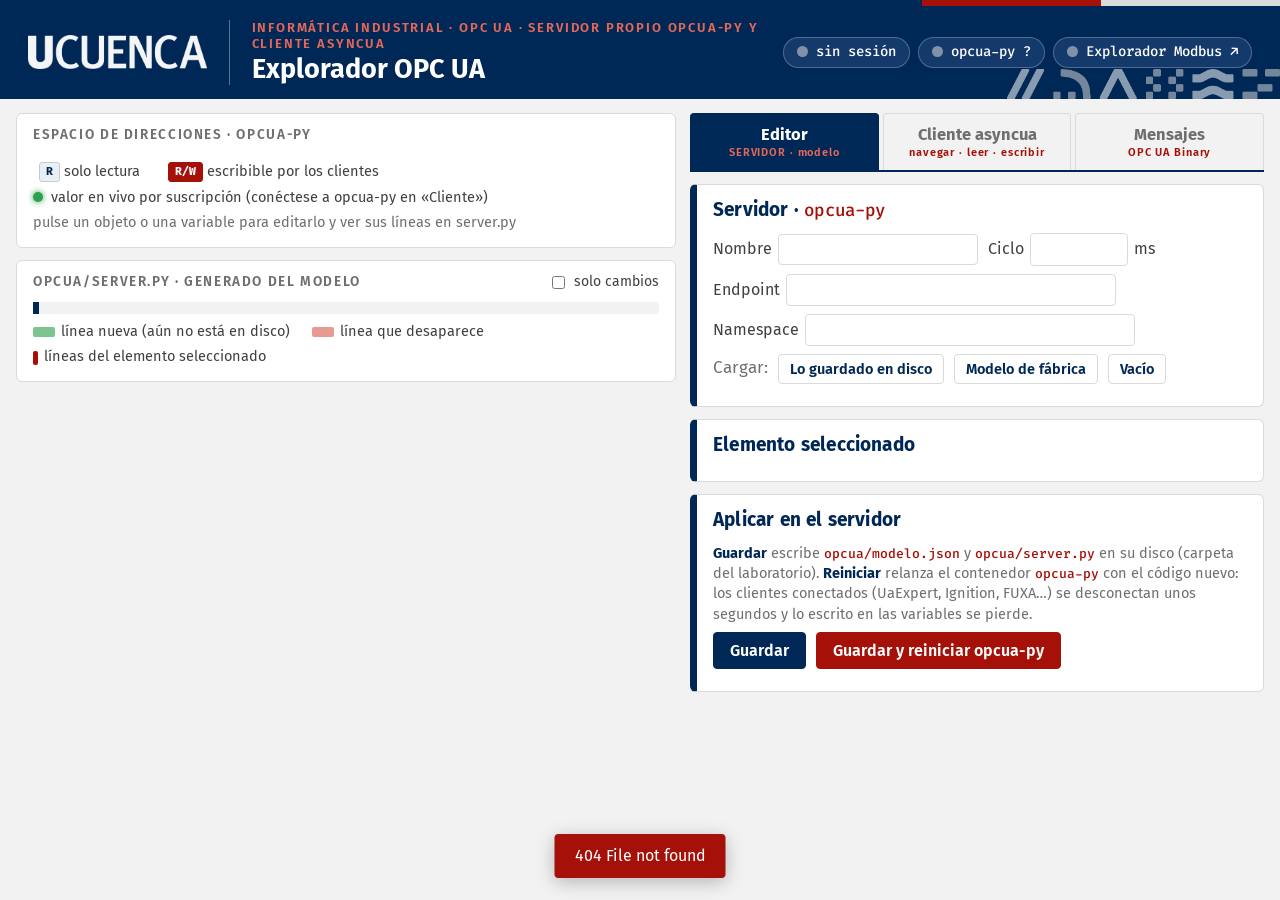
==== opcua-explorer/static/index.html @ 6b2df807 "Explorador OPC UA (:8600): editor gráfico de opcua-py y cliente asyncua con mensajes decodificados -" ====
<!DOCTYPE html>
<html lang="es">
<head>
<meta charset="utf-8">
<meta name="viewport" content="width=device-width, initial-scale=1">
<title>Explorador OPC UA · ot-lab</title>
<link rel="preconnect" href="https://fonts.googleapis.com">
<link href="https://fonts.googleapis.com/css2?family=Fira+Sans:wght@400;600;700;800&family=Fira+Code:wght@500;600&display=swap" rel="stylesheet">
<link rel="stylesheet" href="app.css">
</head>
<body>
<div class="brandbar"><i class="b1"></i><i class="b2"></i><i class="b3"></i></div>
<header>
  <img class="logo" src="marca/logo_ucuenca_blanco.png" alt="Universidad de Cuenca">
  <div class="htxt">
    <div class="kicker">Informática Industrial · OPC UA · servidor propio opcua-py y cliente asyncua</div>
    <h1>Explorador OPC UA</h1>
  </div>
  <div class="chips">
    <span class="chip" id="chip-session">sin sesión</span>
    <span class="chip" id="chip-server">opcua-py ?</span>
    <a class="chip link" id="chip-modbus" href="http://localhost:8500" target="_blank" rel="noopener">Explorador Modbus ↗</a>
  </div>
  <img class="banda" src="marca/banda_modulos_oscuro.png" alt="">
</header>

<main>
<section class="left">
  <div class="panel" id="addr-panel">
    <div class="lbl row"><span>Espacio de direcciones · opcua-py</span><span class="sp"></span><span class="mono gr" id="addr-meta"></span></div>
    <div class="aspace" id="aspace"></div>
    <div class="legend">
      <span><b class="badge r">R</b> solo lectura</span><span><b class="badge rw">R/W</b> escribible por los clientes</span>
      <span><i class="dotlive"></i> valor en vivo por suscripción (conéctese a opcua-py en «Cliente»)</span>
      <span class="gr">pulse un objeto o una variable para editarlo y ver sus líneas en server.py</span>
    </div>
  </div>

  <div class="panel" id="code-panel">
    <div class="lbl row"><span>opcua/server.py · generado del modelo</span><span class="sp"></span>
      <span class="mono gr" id="code-meta"></span>
      <label class="chk small"><input type="checkbox" id="code-only"> solo cambios</label>
    </div>
    <div class="codeview" id="codeview"></div>
    <div class="legend">
      <span><i class="sw add"></i>línea nueva (aún no está en disco)</span><span><i class="sw del"></i>línea que desaparece</span>
      <span><i class="sw sel"></i>líneas del elemento seleccionado</span>
    </div>
  </div>
</section>

<section class="right">
  <nav class="tabs" id="tabs">
    <button data-tab="t-editor" class="on">Editor<small>SERVIDOR · modelo</small></button>
    <button data-tab="t-client">Cliente asyncua<small>navegar · leer · escribir</small></button>
    <button data-tab="t-msgs">Mensajes<small id="msgs-count">OPC UA Binary</small></button>
  </nav>

  <!-- ------------------------------------------------ Editor -->
  <div class="tab on" id="t-editor">
    <div class="box">
      <h3>Servidor · <code>opcua-py</code></h3>
      <div class="frow wrap">
        <label>Nombre <input id="srv-nombre" class="w190"></label>
        <label>Ciclo <input id="srv-ciclo" type="number" min="100" max="60000" step="100" class="w90"> ms</label>
      </div>
      <div class="frow wrap">
        <label>Endpoint <input id="srv-endpoint" class="w320 mono"></label>
      </div>
      <div class="frow wrap">
        <label>Namespace <input id="srv-namespace" class="w320 mono"></label>
      </div>
      <div class="frow wrap">
        <span class="gr">Cargar:</span>
        <button class="btn mini gris" id="btn-m-disk">Lo guardado en disco</button>
        <button class="btn mini gris" id="btn-m-default">Modelo de fábrica</button>
        <button class="btn mini gris" id="btn-m-empty">Vacío</button>
      </div>
    </div>

    <div class="box" id="sel-box">
      <h3 id="sel-title">Elemento seleccionado</h3>
      <div id="sel-form"></div>
    </div>

    <div class="banner hidden" id="model-error"></div>

    <div class="box">
      <h3>Aplicar en el servidor</h3>
      <p class="note"><b>Guardar</b> escribe <code>opcua/modelo.json</code> y <code>opcua/server.py</code> en su disco (carpeta del laboratorio). <b>Reiniciar</b> relanza el contenedor <code>opcua-py</code> con el código nuevo: los clientes conectados (UaExpert, Ignition, FUXA…) se desconectan unos segundos y lo escrito en las variables se pierde.</p>
      <div class="frow wrap">
        <button class="btn" id="btn-save">Guardar</button>
        <button class="btn rojo" id="btn-apply">Guardar y reiniciar opcua-py</button>
        <span class="sp"></span><span class="mono gr" id="save-status"></span>
      </div>
      <pre class="code term small hidden" id="apply-logs"></pre>
    </div>
  </div>

  <!-- ------------------------------------------------ Cliente -->
  <div class="tab" id="t-client">
    <div class="box">
      <h3>1 · Sesión · <code>asyncua.Client</code></h3>
      <div class="frow wrap">
        <select id="target" class="grow"></select>
        <label>Publish <select id="interval"><option value="250">250 ms</option><option value="500" selected>500 ms</option><option value="1000">1 s</option><option value="2000">2 s</option></select></label>
      </div>
      <div class="frow hidden" id="custom-row"><input id="custom-url" class="grow mono" placeholder="opc.tcp://host:puerto/ruta" value="opc.tcp://172.28.0.21:4840/lab/"></div>
      <p class="note" id="target-note"></p>
      <div class="frow wrap">
        <button class="btn" id="btn-connect">Conectar</button>
        <button class="btn gris" id="btn-disconnect">Desconectar</button>
        <span class="gr small">Seguridad <b>None</b> · usuario <b>Anónimo</b>: todo viaja en claro y se puede decodificar.</span>
      </div>
      <pre class="code term" id="pyline">&gt;&gt;&gt; <span class="c"># conecte y ejecute una operación: aquí verá la línea asyncua equivalente</span></pre>
      <div class="opmsgs" id="op-msgs"></div>
    </div>

    <div class="box">
      <h3>2 · Navegar · <code>Browse</code></h3>
      <div class="frow wrap">
        <button class="btn mini gris" data-root="i=85">Objects · i=85</button>
        <button class="btn mini gris" data-root="i=84">Root · i=84</button>
        <button class="btn mini gris" data-root="i=2253">Server · i=2253</button>
        <span class="sp"></span><span class="gr small">pulse ▸ para expandir (una BrowseRequest cada vez)</span>
      </div>
      <div class="tree" id="tree"><span class="gr">Conéctese para navegar.</span></div>
    </div>

    <div class="box">
      <h3>3 · Nodo · <code id="node-id">—</code></h3>
      <div class="frow wrap">
        <input id="node-input" class="grow mono" placeholder="NodeId · ej. ns=2;s=PLC1.LED">
        <button class="btn mini" id="btn-attrs">Atributos</button>
        <button class="btn mini" id="btn-read">Leer valor</button>
        <button class="btn mini gris" id="btn-watch">Vigilar</button>
      </div>
      <div class="frow wrap hidden" id="write-row">
        <label>Nuevo valor <input id="write-val" class="w190 mono"></label>
        <button class="btn mini rojo" id="btn-write">Escribir</button>
        <span class="gr small" id="write-type"></span>
      </div>
      <table class="tabla small" id="attrs"><tbody><tr><td class="gr">Seleccione un nodo en el árbol o escriba su NodeId.</td></tr></tbody></table>
    </div>

    <div class="box">
      <h3>4 · Suscripción · <code>MonitoredItems</code></h3>
      <p class="note">El servidor envía los cambios en <b>PublishResponse</b> como respuesta a las <b>PublishRequest</b> que el cliente deja pendientes: no hay sondeo de valores, pero sí un ir y venir constante de Publish (véalo en «Mensajes»).</p>
      <table class="tabla small" id="watch"><thead><tr><th>Nodo</th><th>Valor</th><th>Estado</th><th>SourceTimestamp</th><th>Cambios</th><th></th></tr></thead><tbody></tbody></table>
    </div>
  </div>

  <!-- ------------------------------------------------ Mensajes -->
  <div class="tab" id="t-msgs">
    <div class="box">
      <h3>Mensajes OPC UA Binary · lo que viajó por el socket TCP</h3>
      <div class="frow wrap">
        <label class="chk"><input type="checkbox" id="hide-publish" checked> ocultar el tráfico de fondo: Publish de la suscripción y keep-alive del cliente (Read i=2259)</label>
        <span class="sp"></span>
        <button class="btn mini gris" id="btn-msgs-clear">Limpiar</button>
      </div>
      <div class="msglist" id="msglist"></div>
    </div>
    <div class="box">
      <h3 id="msg-title">Detalle del mensaje</h3>
      <div id="msg-detail"><span class="gr">Pulse un mensaje de la lista.</span></div>
    </div>
  </div>
</section>
</main>
<div class="toast hidden" id="toast"></div>
<script src="app.js"></script>
</body>
</html>
---- opcua-explorer/static/app.css ----
/* Explorador OPC UA · mismo sistema visual que el Explorador Modbus (base copiada de modbus-explorer/static/app.css) */
:root{
  --ink:#002856; --azul-prof:#00214A; --gris:#6F6F6F; --gris-claro:#DADADA; --rojo:#A51008;
  --cuerpo:#404040; --fondo:#FFFFFF; --tinte:#E9EFF5; --suave:#F2F2F2; --borde:#BFCDDB; --zebra:#F1F1F1;
  --salmon:#E4685A; --sub-azul:#A9BCD0; --tarjeta-azul:#14396B;
  --sans:"Fira Sans",Calibri,system-ui,-apple-system,"Segoe UI",Roboto,sans-serif;
  --mono:"Fira Code",ui-monospace,"Cascadia Mono",Consolas,monospace;
}
*,*::before,*::after{box-sizing:border-box}
html,body{margin:0;background:var(--suave);color:var(--cuerpo);font-family:var(--sans);font-size:17px;line-height:1.35;-webkit-font-smoothing:antialiased}
.brandbar{display:flex;height:6px}
.brandbar i{display:block;height:6px}.brandbar .b1{width:72%;background:var(--ink)}.brandbar .b2{width:14%;background:var(--rojo)}.brandbar .b3{width:14%;background:var(--gris-claro)}
header{position:relative;overflow:hidden;display:flex;flex-wrap:wrap;align-items:center;gap:14px 22px;padding:14px 28px;background:var(--ink);color:#fff}
header .logo{height:34px;width:auto;flex:none}
header .htxt{flex:1 1 380px;min-width:0;border-left:1px solid rgba(255,255,255,.35);padding-left:22px}
header .kicker{font-size:13px;font-weight:600;letter-spacing:.14em;text-transform:uppercase;color:var(--salmon);line-height:1.2}
header h1{margin:4px 0 0;font-size:27px;font-weight:700;color:#fff;line-height:1.1}
header h1 .gr{color:var(--sub-azul);font-weight:400}
header .banda{position:absolute;right:0;bottom:0;height:30px;opacity:.55;pointer-events:none;z-index:0}
.chips{display:flex;gap:8px;flex-wrap:wrap;justify-content:flex-end;position:relative;z-index:1;flex:0 1 auto;margin-right:0}
@media (min-width:1300px){.chips{margin-right:120px}}
.chip{display:inline-block;padding:5px 13px;border-radius:999px;background:var(--tarjeta-azul);color:#fff;font-family:var(--mono);font-size:14px;font-weight:500;border:1px solid rgba(255,255,255,.25)}
.chip.ok{background:var(--gris-claro);color:var(--ink);border-color:var(--gris-claro)}
.chip.live{background:#2E9E4F;color:#fff;border-color:#2E9E4F}
.chip.live::before{background:#fff;box-shadow:0 0 0 2px rgba(255,255,255,.35),0 0 8px #fff}
.chip.bad{background:var(--rojo);border-color:var(--rojo)}
.chip.link{text-decoration:none}
.chip::before{content:'';display:inline-block;width:11px;height:11px;border-radius:50%;background:var(--gris-claro);margin-right:8px;vertical-align:-1px;opacity:.55}
.chip.live::before{background:#2E9E4F;opacity:1;box-shadow:0 0 0 2px rgba(46,158,79,.25),0 0 8px #2E9E4F;animation:glow 1.6s ease-in-out infinite}
.chip.rec::before{background:var(--rojo);opacity:1;box-shadow:0 0 8px var(--rojo);animation:glow 1s ease-in-out infinite}
.chip.btnchip::before{display:none}
@keyframes glow{50%{box-shadow:0 0 0 2px rgba(255,255,255,.05),0 0 2px #fff}}

main{display:grid;grid-template-columns:minmax(0,1.3fr) minmax(520px,1fr);gap:14px;padding:14px 16px 40px}
@media (max-width:1180px){main{grid-template-columns:1fr}}
.left,.right{display:flex;flex-direction:column;gap:12px;min-width:0}
.panel,.box{background:#fff;border:1px solid var(--gris-claro);border-radius:6px;padding:12px 16px 14px;position:relative}
.box{border-left:7px solid var(--ink)}
.box.aviso{border-left-color:var(--rojo)}
.box h3{margin:0 0 10px;font-size:19px;font-weight:700;color:var(--ink);letter-spacing:.01em}
.box h3 code{font-size:.92em}
.lbl{font-size:13.5px;font-weight:600;letter-spacing:.12em;text-transform:uppercase;color:var(--gris);margin:0 0 10px}
.row{display:flex;align-items:center;gap:8px}
.sp{flex:1}
.gr{color:var(--gris)}.mono{font-family:var(--mono);font-size:.92em}
b,strong{color:var(--ink);font-weight:700}
code{font-family:var(--mono);font-size:.9em;color:var(--rojo);font-weight:500}
a{color:var(--ink)}
.hidden{display:none !important}
select,input,textarea{font-family:var(--sans);font-size:16px;color:var(--cuerpo);border:1px solid var(--gris-claro);border-radius:4px;padding:5px 8px;background:#fff}
select:focus,input:focus,textarea:focus{outline:2px solid var(--borde);border-color:var(--ink)}
input[type=number]{font-family:var(--mono)}
.w60{width:68px}.w70{width:78px}.w80{width:88px}.w90{width:98px}.w120{width:130px}.w190{width:200px}
label{display:inline-flex;align-items:center;gap:6px;font-size:16px;color:var(--cuerpo)}
.frow{display:flex;align-items:center;gap:10px;margin:8px 0}
.frow.wrap{flex-wrap:wrap}
.fcs label{padding:4px 9px;border:1px solid var(--gris-claro);border-radius:4px;background:var(--suave);cursor:pointer}
.fcs label:has(input:checked){background:var(--tinte);border-color:var(--ink)}
.fcs input{margin:0}
.btn{display:inline-flex;align-items:center;gap:6px;padding:8px 16px;border:1px solid var(--ink);background:var(--ink);color:#fff;border-radius:4px;font-family:var(--sans);font-size:16px;font-weight:600;cursor:pointer;text-decoration:none;white-space:nowrap}
.btn:hover{background:var(--azul-prof)}
.btn.rojo{background:var(--rojo);border-color:var(--rojo)}.btn.rojo:hover{background:#7f0c06}
.btn.gris{background:#fff;color:var(--ink);border-color:var(--gris-claro)}.btn.gris:hover{background:var(--suave)}
.btn.mini{padding:5px 11px;font-size:14.5px}
.btn.big{padding:11px 20px;font-size:17px}
.btn:disabled{opacity:.45;cursor:not-allowed}
.btn.busy{opacity:.7;cursor:progress}
.note{margin:8px 0 0;font-size:14.5px;color:var(--gris);line-height:1.4}
.note b{color:var(--ink)}

@keyframes spin{to{transform:rotate(360deg)}}
.legend{display:flex;flex-wrap:wrap;gap:6px 22px;margin-top:8px;font-size:14.5px;color:var(--cuerpo)}
.legend .sw{display:inline-block;width:22px;height:4px;vertical-align:middle;margin-right:6px;border-radius:2px}
.legend .sw.azul{background:var(--ink)}.legend .sw.rojo{background:var(--rojo)}

/* tramas */
pre.code{margin:0;background:var(--suave);border-left:6px solid var(--ink);padding:10px 14px;font-family:var(--mono);font-size:15px;line-height:1.5;color:var(--ink);white-space:pre-wrap;word-break:break-word;font-weight:500;border-radius:0 4px 4px 0}
pre.code.small{font-size:14px}
pre.code .c{color:var(--gris);font-weight:400}
pre.term{background:var(--ink);color:#fff;border-left-color:var(--rojo)}
pre.term .c{color:var(--sub-azul)}
pre.term .bad{color:#fff;background:var(--rojo);padding:0 6px}
pre.term .ok{text-decoration:underline;text-decoration-color:var(--gris-claro);text-underline-offset:4px}
.banner{margin:10px 0;padding:10px 14px;border:1px solid var(--gris-claro);border-left:7px solid var(--rojo);background:#fff;font-size:15.5px;line-height:1.4;border-radius:0 4px 4px 0}
.banner b{color:var(--rojo)}
.banner.ok{border-left-color:var(--ink)}.banner.ok b{color:var(--ink)}
.frames{display:grid;grid-template-columns:1fr 1fr;gap:12px;margin-top:10px}
/* tablas */
.tscroll{max-height:360px;overflow:auto;border:1px solid var(--gris-claro);border-radius:4px}
.tabla{border-collapse:collapse;width:100%;font-size:14.5px;line-height:1.3}
.tabla th{background:var(--ink);color:#fff;font-weight:700;text-align:left;padding:8px 10px;position:sticky;top:0;font-size:14px;letter-spacing:.02em}
.tabla td{padding:6px 9px;border-bottom:1px solid var(--gris-claro);vertical-align:top;color:var(--cuerpo)}
.tabla tr:nth-child(even) td{background:var(--zebra)}
.tabla td:first-child{font-weight:700;color:var(--ink)}
.tabla td.mono{font-family:var(--mono);font-size:14px;color:var(--ink)}
.tabla tr.err td{color:var(--rojo)}
.tabla tr.new td{animation:rowin .9s ease}
@keyframes rowin{from{background:#fde9e7}to{}}
.tabla.small{font-size:14.5px;margin:6px 0}
.tabla.small th,.tabla.small td{padding:5px 8px}
.tabla td .bar{display:inline-block;height:10px;background:var(--ink);border-radius:2px;vertical-align:middle;margin-right:6px}
.tabla td .tf{display:inline-block;width:10px;height:10px;border-radius:50%;background:var(--gris-claro);vertical-align:middle;margin-right:6px}
.tabla td .tf.on{background:var(--rojo)}
.tabs{display:flex;gap:4px;border-bottom:2px solid var(--ink)}
.tabs button{flex:1;padding:11px 6px;border:1px solid var(--gris-claro);border-bottom:none;background:var(--suave);color:var(--gris);font-family:var(--sans);font-weight:700;font-size:16.5px;cursor:pointer;border-radius:4px 4px 0 0}
.tabs button.on{background:var(--ink);color:#fff;border-color:var(--ink)}
.tabs button small{display:block;font-size:11px;font-weight:600;letter-spacing:.08em;color:var(--rojo);margin-top:2px;white-space:nowrap}
.tabs button.on small{color:var(--salmon)}
.tab{display:none;flex-direction:column;gap:12px}.tab.on{display:flex}
.chk{font-size:15px}
.toast{position:fixed;left:50%;bottom:22px;transform:translateX(-50%);background:var(--ink);color:#fff;padding:11px 20px;border-radius:4px;font-size:16px;box-shadow:0 4px 18px rgba(0,0,0,.25);z-index:50;max-width:80vw}
.toast.bad{background:var(--rojo)}

/* ======================================================= propio del Explorador OPC UA */
main{grid-template-columns:minmax(0,1.15fr) minmax(520px,1fr)}
.w320{width:330px;max-width:100%}.grow{flex:1;min-width:0}.small{font-size:14px}
.chk.small{font-size:14px;letter-spacing:0;text-transform:none;font-weight:400}
.lbl .chk{color:var(--cuerpo)}

/* espacio de direcciones */
.aspace{display:flex;flex-direction:column;gap:12px}
.aroot{display:flex;align-items:center;gap:10px;padding:8px 12px;border:2px solid var(--ink);border-radius:6px;background:var(--tinte);cursor:pointer}
.aroot.sel{outline:3px solid var(--rojo);outline-offset:2px}
.aroot .n{font-weight:800;color:var(--ink);font-size:18px}
.aroot .m{font-family:var(--mono);font-size:13.5px;color:var(--gris)}
.objs{display:grid;grid-template-columns:repeat(auto-fill,minmax(300px,1fr));gap:12px;padding-left:22px;border-left:3px solid var(--ink);margin-left:16px}
.obj{background:#fff;border:2px solid var(--ink);border-radius:8px;box-shadow:0 3px 0 var(--ink);position:relative}
.obj::before{content:'';position:absolute;left:-25px;top:24px;width:22px;border-top:3px solid var(--ink)}
.obj.sel{outline:3px solid var(--rojo);outline-offset:2px}
.obj .oh{display:flex;align-items:center;gap:9px;padding:9px 11px;border-bottom:1px solid var(--gris-claro);cursor:pointer;background:var(--tinte);border-radius:6px 6px 0 0}
.obj .oh .n{font-weight:800;color:var(--ink);font-size:18px}
.obj .oh .m{font-family:var(--mono);font-size:12.5px;color:var(--gris)}
.obj .oh .x{margin-left:auto}
.ico{width:30px;height:30px;flex:none;fill:none;stroke:var(--ink);stroke-width:1.8;stroke-linecap:round;stroke-linejoin:round}
.ico .f{fill:var(--tinte)}
.ico.on{stroke:var(--rojo)}.ico.on .f{fill:var(--rojo)}
.ico.led.on{stroke:#2E9E4F}.ico.led.on .f{fill:#2E9E4F;filter:drop-shadow(0 0 4px #2E9E4F)}
.ico.fan.on .rot{transform-box:fill-box;transform-origin:center;animation:spin 1.2s linear infinite}
.var{display:grid;grid-template-columns:34px 1fr auto;gap:2px 8px;align-items:center;padding:7px 11px;border-bottom:1px dashed var(--gris-claro);cursor:pointer}
.var:last-of-type{border-bottom:none}
.var:hover{background:var(--suave)}
.var.sel{background:#fdf0ee;box-shadow:inset 4px 0 0 var(--rojo)}
.var .vn{font-weight:700;color:var(--ink)}
.var .vm{grid-column:2/4;font-family:var(--mono);font-size:12.5px;color:var(--gris);white-space:nowrap;overflow:hidden;text-overflow:ellipsis}
.var .vv{font-family:var(--mono);font-weight:600;font-size:17px;color:var(--ink);text-align:right;white-space:nowrap}
.var .vv.stale{color:var(--gris-claro)}
.var .vv.flash{animation:vflash .6s ease}
@keyframes vflash{from{background:#fde9e7}to{background:transparent}}
.var .ico{grid-row:1/3}
.var .act{grid-column:2/4;display:flex;gap:6px;align-items:center;margin-top:3px}
.var .act input{width:110px;padding:2px 6px;font-size:14px}
.badge{display:inline-block;font-family:var(--mono);font-size:11.5px;font-weight:700;padding:1px 6px;border-radius:3px;margin-left:6px;vertical-align:1px}
.badge.r{background:var(--tinte);color:var(--ink);border:1px solid var(--borde)}
.badge.rw{background:var(--rojo);color:#fff;border:1px solid var(--rojo)}
.badge.ty{background:#fff;color:var(--gris);border:1px solid var(--gris-claro)}
.badge.new{background:#2E9E4F;color:#fff;border:1px solid #2E9E4F}
.addv{display:flex;gap:8px;padding:8px 11px;border-top:1px solid var(--gris-claro)}
.addobj{align-self:flex-start;margin-left:38px}
.dotlive{display:inline-block;width:10px;height:10px;border-radius:50%;background:#2E9E4F;box-shadow:0 0 6px #2E9E4F;margin-right:4px;vertical-align:0}
.ibtn{border:1px solid var(--gris-claro);background:#fff;border-radius:4px;color:var(--gris);cursor:pointer;font-size:13px;padding:2px 7px}
.ibtn:hover{color:var(--rojo);border-color:var(--rojo)}

/* código con diferencias */
.codeview{font-family:var(--mono);font-size:13.5px;line-height:1.55;background:var(--suave);border-left:6px solid var(--ink);border-radius:0 4px 4px 0;max-height:62vh;overflow:auto;padding:6px 0}
.codeview .ln{display:grid;grid-template-columns:3.2em 1.4em 1fr;white-space:pre;color:var(--ink);min-width:max-content}
.codeview .ln .no{color:var(--gris);text-align:right;padding-right:6px;user-select:none}
.codeview .ln .mk{color:var(--gris);user-select:none;text-align:center}
.codeview .ln.add{background:#dff2e4}.codeview .ln.add .mk{color:#1f7a3a;font-weight:700}
.codeview .ln.del{background:#fbe3e0;color:#8a1a12;text-decoration:line-through;text-decoration-color:rgba(165,16,8,.45)}.codeview .ln.del .mk{color:var(--rojo);font-weight:700}
.codeview .ln.sel{box-shadow:inset 5px 0 0 var(--rojo)}
.codeview .ln.sel:not(.add):not(.del){background:#fff6d6}
.codeview .ln.gap{color:var(--gris);font-style:italic}
.codeview .cm{color:var(--gris)}.codeview .kw{color:var(--rojo);font-weight:600}.codeview .st{color:#14396B}
.legend .sw.add{background:#7cc58f;height:10px}.legend .sw.del{background:#e79a92;height:10px}.legend .sw.sel{background:var(--rojo);width:5px;height:14px}

/* formulario del elemento */
.fgrid{display:grid;grid-template-columns:max-content 1fr;gap:8px 12px;align-items:center}
.fgrid > span{font-size:15px;color:var(--gris);text-align:right}
.fgrid input,.fgrid select{max-width:100%}
.icopick{display:flex;flex-wrap:wrap;gap:4px}
.icopick button{border:1px solid var(--gris-claro);background:#fff;border-radius:4px;padding:2px;cursor:pointer;line-height:0}
.icopick button.on{border-color:var(--rojo);background:#fdf0ee}
.icopick .ico{width:26px;height:26px}

/* árbol */
.tree{font-size:15px;max-height:340px;overflow:auto;border:1px solid var(--gris-claro);border-radius:4px;padding:6px 8px}
.tree ul{list-style:none;margin:0;padding-left:18px}
.tree > ul{padding-left:0}
.tree .tn{display:flex;align-items:center;gap:6px;padding:2px 4px;border-radius:3px;cursor:pointer;white-space:nowrap}
.tree .tn:hover{background:var(--suave)}
.tree .tn.sel{background:var(--tinte);outline:1px solid var(--ink)}
.tree .tg{width:16px;color:var(--gris);text-align:center;font-family:var(--mono);flex:none}
.tree .nc{font-family:var(--mono);font-size:11px;font-weight:700;padding:0 4px;border-radius:3px;background:var(--suave);color:var(--gris);border:1px solid var(--gris-claro)}
.tree .nc.Object{color:var(--ink);border-color:var(--borde);background:var(--tinte)}
.tree .nc.Variable{color:#fff;background:var(--ink);border-color:var(--ink)}
.tree .nc.Method{color:#fff;background:var(--rojo);border-color:var(--rojo)}
.tree .nid{font-family:var(--mono);font-size:12.5px;color:var(--gris)}

/* mensajes */
.opmsgs{display:flex;flex-direction:column;gap:3px;margin-top:8px}
.msglist{max-height:46vh;overflow:auto;border:1px solid var(--gris-claro);border-radius:4px}
.msg{display:grid;grid-template-columns:3.4em 1.6em 4.2em minmax(9em,auto) 1fr 4.4em;gap:8px;align-items:center;padding:4px 8px;border-bottom:1px solid var(--gris-claro);font-size:14px;cursor:pointer}
.msg:hover{background:var(--suave)}
.msg.sel{background:var(--tinte);box-shadow:inset 4px 0 0 var(--ink)}
.msg.last{background:#fff6d6}
.msg .n,.msg .sz{font-family:var(--mono);color:var(--gris);font-size:12.5px}.msg .sz{text-align:right}
.msg .d{font-weight:800;text-align:center}.msg .d.q{color:var(--ink)}.msg .d.r{color:var(--rojo)}
.msg .ty{font-family:var(--mono);font-weight:700;font-size:12.5px;padding:1px 5px;border-radius:3px;text-align:center;background:var(--suave);color:var(--ink);border:1px solid var(--gris-claro)}
.msg .ty.MSG{background:var(--ink);color:#fff;border-color:var(--ink)}.msg .ty.OPN,.msg .ty.CLO{background:var(--rojo);color:#fff;border-color:var(--rojo)}
.msg .sv{font-weight:700;color:var(--ink);white-space:nowrap;overflow:hidden;text-overflow:ellipsis}
.msg .sm{font-family:var(--mono);font-size:12.5px;color:var(--cuerpo);white-space:nowrap;overflow:hidden;text-overflow:ellipsis}
.opmsgs .msg{border:1px solid var(--gris-claro);border-radius:3px}
.bytes{font-family:var(--mono);font-size:14px;line-height:1.95;word-break:break-word}
.by{display:inline-block;padding:0 4px;margin:1px 2px 1px 0;border-radius:3px;background:var(--suave);color:var(--ink);border:1px solid var(--gris-claro);cursor:help}
.by.fc{background:var(--ink);color:#fff;border-color:var(--ink)}
.by.hdr{background:#fff;color:var(--gris);border-style:dashed}
.by.sec{background:#fbecea;color:var(--rojo);border-color:#efc4bf}
.by.seq{background:var(--tinte);border-color:var(--borde)}
.by.body{background:#fff}
.by.hl{outline:2px solid var(--rojo)}
.jtree{font-family:var(--mono);font-size:13px;line-height:1.5;max-height:46vh;overflow:auto;background:var(--suave);padding:8px 12px;border-radius:4px;white-space:pre;color:var(--ink)}
.jtree .k{color:var(--gris)}.jtree .s{color:#14396B}.jtree .v{color:var(--rojo)}
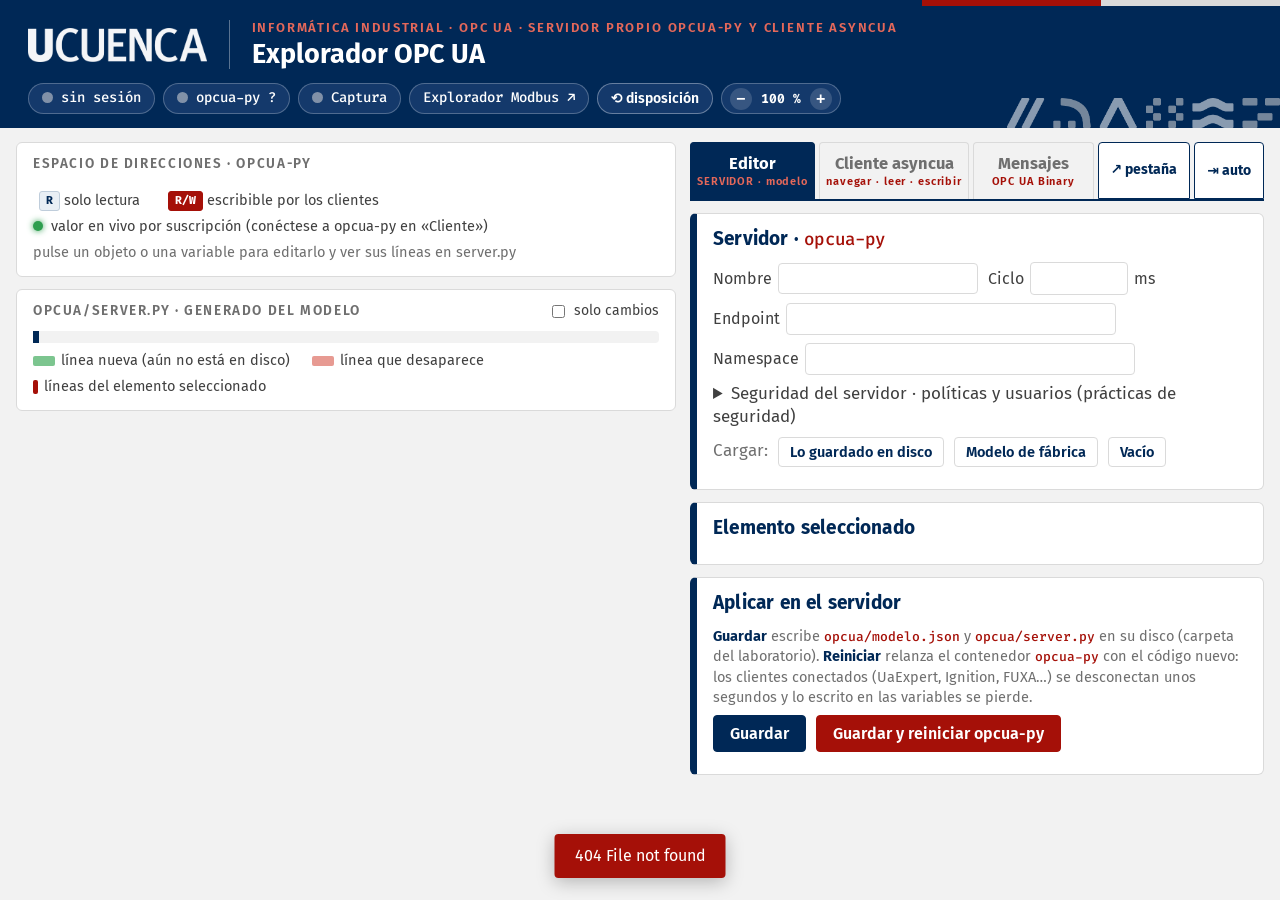
==== commit 0603bc84: "Explorador OPC UA: seguridad (políticas cifradas, Sign/SignAndEncrypt, usuarios, GetEndpoints), diag" ====
--- a/opcua-explorer/static/index.html
+++ b/opcua-explorer/static/index.html
@@ -19,14 +19,18 @@
   <div class="chips">
     <span class="chip" id="chip-session">sin sesión</span>
     <span class="chip" id="chip-server">opcua-py ?</span>
+    <span class="chip" id="chip-capture">Captura</span>
     <a class="chip link" id="chip-modbus" href="http://localhost:8500" target="_blank" rel="noopener">Explorador Modbus ↗</a>
+    <button class="chip btnchip" id="btn-layout-reset" title="Vuelve a colocar todos los bloques en su sitio">⟲ disposición</button>
+    <span class="chip zoom" title="Zoom de esta ventana (no afecta a las demás) · Cmd/Ctrl + − 0"><button id="zoom-out">−</button><b id="zoom-val">100 %</b><button id="zoom-in">+</button></span>
   </div>
   <img class="banda" src="marca/banda_modulos_oscuro.png" alt="">
 </header>
 
-<main>
-<section class="left">
-  <div class="panel" id="addr-panel">
+<div id="solo"></div>
+<main id="main">
+<section class="left" id="left" data-drop="left">
+  <div class="panel" id="addr-panel" data-block="aspace" data-title="Espacio de direcciones">
     <div class="lbl row"><span>Espacio de direcciones · opcua-py</span><span class="sp"></span><span class="mono gr" id="addr-meta"></span></div>
     <div class="aspace" id="aspace"></div>
     <div class="legend">
@@ -36,7 +40,7 @@
     </div>
   </div>
 
-  <div class="panel" id="code-panel">
+  <div class="panel" id="code-panel" data-block="code" data-title="server.py generado">
     <div class="lbl row"><span>opcua/server.py · generado del modelo</span><span class="sp"></span>
       <span class="mono gr" id="code-meta"></span>
       <label class="chk small"><input type="checkbox" id="code-only"> solo cambios</label>
@@ -49,16 +53,25 @@
   </div>
 </section>
 
-<section class="right">
+<section class="right" id="right">
+  <div class="rail" id="rail">
+    <button class="rb pin" id="rail-pin" title="Volver a la vista fija de dos columnas">⇤ fijar</button>
+    <button class="rb" data-railtab="t-editor">Editor</button>
+    <button class="rb" data-railtab="t-client">Cliente</button>
+    <button class="rb" data-railtab="t-msgs">Mensajes</button>
+  </div>
+  <div class="rbody">
   <nav class="tabs" id="tabs">
     <button data-tab="t-editor" class="on">Editor<small>SERVIDOR · modelo</small></button>
     <button data-tab="t-client">Cliente asyncua<small>navegar · leer · escribir</small></button>
     <button data-tab="t-msgs">Mensajes<small id="msgs-count">OPC UA Binary</small></button>
+    <a class="tabopen" id="btn-tab-open" href="?panel=1" target="_blank" rel="noopener" title="Abrir este panel completo (Editor, Cliente, Mensajes) en una pestaña nueva del navegador">↗ pestaña</a>
+    <button class="tabopen" id="btn-drawer" title="Convertir estas pestañas en un panel lateral que se oculta solo">⇥ auto</button>
   </nav>
 
   <!-- ------------------------------------------------ Editor -->
-  <div class="tab on" id="t-editor">
-    <div class="box">
+  <div class="tab on" id="t-editor" data-drop="t-editor">
+    <div class="box" data-block="ed-srv" data-title="Servidor">
       <h3>Servidor · <code>opcua-py</code></h3>
       <div class="frow wrap">
         <label>Nombre <input id="srv-nombre" class="w190"></label>
@@ -70,6 +83,15 @@
       <div class="frow wrap">
         <label>Namespace <input id="srv-namespace" class="w320 mono"></label>
       </div>
+      <details class="dev" id="srv-sec">
+        <summary>Seguridad del servidor · políticas y usuarios (prácticas de seguridad)</summary>
+        <div class="frow wrap"><label class="chk"><input type="checkbox" id="sec-none"> permitir <b>None</b> · anónimo (en claro: lo que se ve en Wireshark)</label></div>
+        <div class="frow wrap" id="sec-pols"></div>
+        <div class="lbl">Usuarios (UserNameIdentityToken)</div>
+        <div id="sec-users"></div>
+        <div class="frow"><button class="btn mini gris" id="sec-adduser">+ usuario</button></div>
+        <p class="note">Con una política cifrada el servidor crea un certificado autofirmado en <code>opcua/certs/</code> y ofrece también Sign y SignAndEncrypt; UaExpert pedirá confiar en él. Sin usuarios, <code>None</code> desmarcado deja solo la sesión cifrada anónima.</p>
+      </details>
       <div class="frow wrap">
         <span class="gr">Cargar:</span>
         <button class="btn mini gris" id="btn-m-disk">Lo guardado en disco</button>
@@ -78,14 +100,14 @@
       </div>
     </div>
 
-    <div class="box" id="sel-box">
+    <div class="box" data-block="ed-sel" data-title="Elemento seleccionado" id="sel-box">
       <h3 id="sel-title">Elemento seleccionado</h3>
       <div id="sel-form"></div>
     </div>
 
     <div class="banner hidden" id="model-error"></div>
 
-    <div class="box">
+    <div class="box" data-block="ed-apply" data-title="Aplicar en el servidor">
       <h3>Aplicar en el servidor</h3>
       <p class="note"><b>Guardar</b> escribe <code>opcua/modelo.json</code> y <code>opcua/server.py</code> en su disco (carpeta del laboratorio). <b>Reiniciar</b> relanza el contenedor <code>opcua-py</code> con el código nuevo: los clientes conectados (UaExpert, Ignition, FUXA…) se desconectan unos segundos y lo escrito en las variables se pierde.</p>
       <div class="frow wrap">
@@ -98,8 +120,8 @@
   </div>
 
   <!-- ------------------------------------------------ Cliente -->
-  <div class="tab" id="t-client">
-    <div class="box">
+  <div class="tab" id="t-client" data-drop="t-client">
+    <div class="box" data-block="cl-session" data-title="Sesión">
       <h3>1 · Sesión · <code>asyncua.Client</code></h3>
       <div class="frow wrap">
         <select id="target" class="grow"></select>
@@ -108,15 +130,24 @@
       <div class="frow hidden" id="custom-row"><input id="custom-url" class="grow mono" placeholder="opc.tcp://host:puerto/ruta" value="opc.tcp://172.28.0.21:4840/lab/"></div>
       <p class="note" id="target-note"></p>
       <div class="frow wrap">
+        <label>Política <select id="sec-policy"></select></label>
+        <label>Modo <select id="sec-mode"><option value="None">None</option><option value="Sign">Sign</option><option value="SignAndEncrypt">SignAndEncrypt</option></select></label>
+        <label>Usuario <input id="sec-user" class="w120" placeholder="anónimo"></label>
+        <label>Clave <input id="sec-pass" type="password" class="w120"></label>
+        <button class="btn mini gris" id="btn-endpoints" title="GetEndpoints: qué ofrece el servidor, sin abrir sesión">Ver endpoints</button>
+      </div>
+      <div class="banner ok small" id="sec-note"><b>Nota docente:</b> por defecto <b>SecurityPolicy None</b> y <b>acceso anónimo</b>, para ver la trama en Wireshark (bloque 4). Un atacante en la misma red vería exactamente lo mismo: es el escenario del honeypot (bloque 5). Con Sign el cuerpo sigue legible pero firmado; con SignAndEncrypt viaja cifrado y la pestaña Mensajes solo podrá mostrar las cabeceras.</div>
+      <table class="tabla small hidden" id="endpoints"><thead><tr><th>Política</th><th>Modo</th><th>Nivel</th><th>Tokens de usuario</th><th></th></tr></thead><tbody></tbody></table>
+      <div class="frow wrap">
         <button class="btn" id="btn-connect">Conectar</button>
         <button class="btn gris" id="btn-disconnect">Desconectar</button>
-        <span class="gr small">Seguridad <b>None</b> · usuario <b>Anónimo</b>: todo viaja en claro y se puede decodificar.</span>
+        <span class="gr small" id="sec-current"></span>
       </div>
       <pre class="code term" id="pyline">&gt;&gt;&gt; <span class="c"># conecte y ejecute una operación: aquí verá la línea asyncua equivalente</span></pre>
       <div class="opmsgs" id="op-msgs"></div>
     </div>
 
-    <div class="box">
+    <div class="box" data-block="cl-browse" data-title="Navegar">
       <h3>2 · Navegar · <code>Browse</code></h3>
       <div class="frow wrap">
         <button class="btn mini gris" data-root="i=85">Objects · i=85</button>
@@ -127,7 +158,7 @@
       <div class="tree" id="tree"><span class="gr">Conéctese para navegar.</span></div>
     </div>
 
-    <div class="box">
+    <div class="box" data-block="cl-node" data-title="Nodo">
       <h3>3 · Nodo · <code id="node-id">—</code></h3>
       <div class="frow wrap">
         <input id="node-input" class="grow mono" placeholder="NodeId · ej. ns=2;s=PLC1.LED">
@@ -135,6 +166,18 @@
         <button class="btn mini" id="btn-read">Leer valor</button>
         <button class="btn mini gris" id="btn-watch">Vigilar</button>
       </div>
+      <div class="frow wrap small" id="watch-params">
+        <span class="gr">MonitoredItem:</span>
+        <label>Sampling <input id="w-sampling" type="number" min="0" step="50" value="0" class="w80"> ms</label>
+        <label>Queue <input id="w-queue" type="number" min="1" max="1000" value="1" class="w70"></label>
+        <label>Deadband <input id="w-deadband" type="number" min="0" step="0.1" value="0" class="w80"></label>
+        <span class="gr">0 = el más rápido que admita el servidor · deadband absoluto: no notifica cambios menores</span>
+      </div>
+      <div class="frow wrap hidden" id="call-row">
+        <span class="gr">Método · servicio <b>Call</b>:</span>
+        <button class="btn mini rojo" id="btn-call">Llamar</button>
+        <span class="gr small" id="call-info"></span>
+      </div>
       <div class="frow wrap hidden" id="write-row">
         <label>Nuevo valor <input id="write-val" class="w190 mono"></label>
         <button class="btn mini rojo" id="btn-write">Escribir</button>
@@ -143,16 +186,16 @@
       <table class="tabla small" id="attrs"><tbody><tr><td class="gr">Seleccione un nodo en el árbol o escriba su NodeId.</td></tr></tbody></table>
     </div>
 
-    <div class="box">
+    <div class="box" data-block="cl-watch" data-title="Suscripción">
       <h3>4 · Suscripción · <code>MonitoredItems</code></h3>
       <p class="note">El servidor envía los cambios en <b>PublishResponse</b> como respuesta a las <b>PublishRequest</b> que el cliente deja pendientes: no hay sondeo de valores, pero sí un ir y venir constante de Publish (véalo en «Mensajes»).</p>
-      <table class="tabla small" id="watch"><thead><tr><th>Nodo</th><th>Valor</th><th>Estado</th><th>SourceTimestamp</th><th>Cambios</th><th></th></tr></thead><tbody></tbody></table>
+      <table class="tabla small" id="watch"><thead><tr><th>Nodo</th><th>Valor</th><th>Últimos valores</th><th>Estado</th><th>SourceTimestamp</th><th>Cambios</th><th></th></tr></thead><tbody></tbody></table>
     </div>
   </div>
 
   <!-- ------------------------------------------------ Mensajes -->
-  <div class="tab" id="t-msgs">
-    <div class="box">
+  <div class="tab" id="t-msgs" data-drop="t-msgs">
+    <div class="box" data-block="ms-list" data-title="Mensajes">
       <h3>Mensajes OPC UA Binary · lo que viajó por el socket TCP</h3>
       <div class="frow wrap">
         <label class="chk"><input type="checkbox" id="hide-publish" checked> ocultar el tráfico de fondo: Publish de la suscripción y keep-alive del cliente (Read i=2259)</label>
@@ -161,10 +204,34 @@
       </div>
       <div class="msglist" id="msglist"></div>
     </div>
-    <div class="box">
+    <div class="box" data-block="ms-detail" data-title="Detalle del mensaje">
       <h3 id="msg-title">Detalle del mensaje</h3>
       <div id="msg-detail"><span class="gr">Pulse un mensaje de la lista.</span></div>
     </div>
+    <div class="box" data-block="ms-seq" data-title="Diagrama de secuencia">
+      <h3>Diagrama de secuencia · cliente ⇄ servidor</h3>
+      <div class="frow wrap"><label class="chk"><input type="radio" name="seqmode" value="handshake" checked> apertura de sesión (Hello → ActivateSession)</label><label class="chk"><input type="radio" name="seqmode" value="recent"> últimos mensajes</label></div>
+      <svg id="seq" class="seq" viewBox="0 0 760 120"></svg>
+      <p class="note">Cada flecha es un mensaje real de esta sesión (pulse una para verlo en el detalle). La apertura sigue siempre el mismo orden: <b>Hello/Acknowledge</b> negocian tamaños, <b>OpenSecureChannel</b> fija la política y el modo, <b>CreateSession</b> y <b>ActivateSession</b> abren la sesión e identifican al usuario.</p>
+    </div>
+    <div class="box" data-block="ms-table" data-title="Tabla a entregar">
+      <div class="lbl row"><span>Tabla a entregar · una fila por mensaje</span><span class="sp"></span><button class="btn mini" id="btn-csv">Exportar CSV</button><button class="btn mini gris" id="btn-tbl-clear">Vaciar</button></div>
+      <div class="tscroll"><table class="tabla small" id="optable"><thead><tr><th>#</th><th>Hora</th><th>Sentido</th><th>Tipo</th><th>Servicio</th><th>Resumen</th><th>Bytes</th></tr></thead><tbody></tbody></table></div>
+    </div>
+    <div class="box" data-block="ms-capture" data-title="Captura · Wireshark">
+      <h3>Captura · tcpdump en <code>opcua-explorer</code> → Wireshark</h3>
+      <div class="frow wrap">
+        <button class="btn" id="btn-cap-start">● Iniciar captura</button>
+        <button class="btn gris" id="btn-cap-stop">■ Detener</button>
+        <span class="sp"></span><span id="cap-status" class="mono gr">—</span>
+      </div>
+      <div id="cap-ready" class="hidden">
+        <a class="btn rojo" id="btn-wireshark" href="#" download>Abrir en Wireshark ↗</a>
+        <span class="note">Queda también en <code>ot-lab/captures/</code>. Filtro de visualización: <code>opcua</code>. Compare lo que decodifica Wireshark con lo que muestra esta pestaña; con SignAndEncrypt solo verá cabeceras.</span>
+      </div>
+      <ul class="files" id="cap-files"></ul>
+    </div>
+  </div>
   </div>
 </section>
 </main>
--- a/opcua-explorer/static/app.css
+++ b/opcua-explorer/static/app.css
@@ -220,3 +220,107 @@
 .by.hl{outline:2px solid var(--rojo)}
 .jtree{font-family:var(--mono);font-size:13px;line-height:1.5;max-height:46vh;overflow:auto;background:var(--suave);padding:8px 12px;border-radius:4px;white-space:pre;color:var(--ink)}
 .jtree .k{color:var(--gris)}.jtree .s{color:#14396B}.jtree .v{color:var(--rojo)}
+
+/* ================================================================== novedades: seguridad, animación, suscripción, secuencia, tabla, captura, disposición */
+.banner.small{font-size:14px;padding:8px 12px}
+.banner.ok{border-left-color:var(--ink)}
+.tabla tr.acc-r td{background:#EEF3F9}.tabla tr.acc-rw td{background:#FBECEA}
+.w70{width:78px}.w80{width:88px}.w120{width:130px}
+#watch-params{font-size:14px;color:var(--gris)}#watch-params input{font-family:var(--mono)}
+
+/* píldoras y resalte en el dibujo */
+.var{position:relative}
+.var .pill{position:absolute;right:10px;top:6px;padding:2px 10px;border-radius:999px;color:#fff;font-family:var(--mono);font-size:12.5px;font-weight:700;background:var(--ink);box-shadow:0 2px 6px rgba(0,0,0,.3);animation:pillin 1.3s ease forwards;pointer-events:none}
+.var .pill.wr{background:var(--rojo)}.var .pill.pub{background:#2E9E4F}
+@keyframes pillin{0%{opacity:0;transform:translateX(40px)}15%{opacity:1;transform:none}80%{opacity:1}100%{opacity:0}}
+.var.hit-rd{box-shadow:inset 0 0 0 2px var(--ink)}.var.hit-wr{box-shadow:inset 0 0 0 2px var(--rojo)}.var.hit-pub{box-shadow:inset 0 0 0 2px #2E9E4F}
+.var.hit-rd,.var.hit-wr,.var.hit-pub{transition:box-shadow .2s;animation:hitoff 1.3s ease forwards}
+@keyframes hitoff{90%{box-shadow:inherit}100%{box-shadow:none}}
+.var.met{display:flex;align-items:center;gap:8px;flex-wrap:wrap;background:var(--suave)}
+.var.met .vm{flex-basis:100%}
+
+/* minigráfica */
+.spark polyline{fill:none;stroke:var(--ink);stroke-width:1.6}.spark circle{fill:var(--rojo)}
+.spark{vertical-align:middle;margin-right:4px}
+
+/* diagrama de secuencia */
+.seq{width:100%;height:auto;display:block;font-family:var(--sans)}
+.seq .life{font-size:15px;font-weight:800;fill:var(--ink);letter-spacing:.04em}
+.seq .ll{stroke:var(--gris-claro);stroke-width:2;stroke-dasharray:4 4}
+.seq .arr line{stroke:var(--ink);stroke-width:2.5}.seq .arr.r line{stroke:var(--rojo)}
+.seq .arr text{font-size:13px;font-weight:700;fill:var(--ink);font-family:var(--mono)}
+.seq .arr.r text{fill:var(--rojo)}
+.seq .arr text .sm{font-weight:400;fill:var(--gris);font-size:12px}
+.seq .arr .dt{font-size:11px;fill:var(--gris);font-weight:400;font-family:var(--mono)}
+.seq .arr{cursor:pointer}.seq .arr:hover line,.seq .arr.sel line{stroke-width:4}
+.seq .arr.sel text{text-decoration:underline}
+
+/* tabla a entregar */
+.tscroll{max-height:360px;overflow:auto;border:1px solid var(--gris-claro);border-radius:4px}
+.tabla .tr-q,.tabla .tr-r{display:inline-block;padding:1px 8px;border-radius:999px;font-size:12.5px;font-weight:700;color:#fff;background:var(--ink)}
+.tabla .tr-r{background:var(--rojo)}
+.tabla tr.r td{background:#F6F6F6}.tabla tr.q td{border-top:2px solid var(--borde)}
+.tabla tr.new td{animation:rowin .9s ease}
+@keyframes rowin{from{background:#fde9e7}to{}}
+ul.files{margin:6px 0 0;padding:0;list-style:none;font-size:13.5px;max-height:120px;overflow:auto}
+ul.files li{display:flex;gap:8px;align-items:center;padding:3px 0;border-bottom:1px solid #F1F1F1}
+ul.files a{color:var(--rojo);font-weight:600;text-decoration:none}
+
+/* chips de cabecera */
+.chip::before{content:'';display:inline-block;width:11px;height:11px;border-radius:50%;background:var(--gris-claro);margin-right:8px;vertical-align:-1px;opacity:.55}
+.chip.live{background:#2E9E4F;color:#fff;border-color:#2E9E4F}
+.chip.live::before{background:#fff;box-shadow:0 0 0 2px rgba(255,255,255,.35),0 0 8px #fff;opacity:1}
+.chip.rec::before{background:#fff;opacity:1;animation:glow 1s ease-in-out infinite}
+.chip.link::before,.chip.btnchip::before,.chip.zoom::before{display:none}
+@keyframes glow{50%{opacity:.3}}
+.btnchip{cursor:pointer;border:1px solid rgba(255,255,255,.35);font-family:var(--sans);font-weight:600}
+.btnchip:hover{background:var(--gris-claro);color:var(--ink)}
+.chip.zoom{display:inline-flex;align-items:center;gap:6px;padding:2px 8px}
+.chip.zoom button{border:none;background:rgba(255,255,255,.15);color:#fff;width:22px;height:22px;border-radius:50%;cursor:pointer;font-size:16px;line-height:1;font-weight:700}
+.chip.zoom button:hover{background:var(--rojo)}
+.chip.zoom b{color:#fff;font-family:var(--mono);font-size:13px;min-width:46px;text-align:center;cursor:pointer}
+
+/* bloques: barra, plegado, arrastre */
+.panel,.box{position:relative}
+.bh{display:flex;align-items:center;gap:8px;margin:-6px -8px 6px;padding:2px 6px;border-radius:4px;color:var(--gris);font-size:13px;letter-spacing:.08em;text-transform:uppercase;font-weight:600;user-select:none}
+.bh .hd{cursor:grab;font-size:18px;line-height:1;color:var(--gris-claro);padding:0 4px}
+.bh .hd:hover{color:var(--ink)}.bh .hd:active{cursor:grabbing}
+.bh .bt{flex:1;opacity:.75}
+.bh .op{border:1px solid var(--gris-claro);background:#fff;color:var(--ink);border-radius:3px;cursor:pointer;font-size:13px;padding:2px 8px;font-family:var(--sans);font-weight:600}
+.bh .op:hover{background:var(--tinte)}
+[data-block].dragging{opacity:.4}
+[data-drop].dropping{outline:2px dashed var(--rojo);outline-offset:4px;border-radius:6px}
+.drop-marker{height:0;border-top:4px solid var(--rojo);border-radius:2px;margin:-6px 0}
+#tabs button.droptarget{background:var(--rojo);color:#fff;border-color:var(--rojo)}
+[data-block].collapsed > :not(.bh){display:none !important}
+[data-block].collapsed{padding-bottom:6px}
+[data-block].collapsed .bh{margin-bottom:0}
+
+/* pestaña / panel en ventana aparte */
+#solo{display:none;padding:14px 16px 40px}
+body.solo #main{display:none}
+body.solo #solo{display:block}
+body.solo #solo [data-block]{max-width:1600px;margin:0 auto}
+body.solo .bh .op.open,body.solo .bh .hd{display:none}
+body.solo-panel #solo .right{display:flex;flex-direction:column;gap:12px;max-width:1600px;margin:0 auto}
+body.solo-panel #btn-tab-open,body.solo-panel #btn-drawer{display:none}
+#tabs .tabopen{flex:0 0 auto;background:#fff;color:var(--ink);border:1px solid var(--ink);border-radius:4px 4px 0 0;font-size:14px;padding:8px 12px;text-decoration:none;font-weight:700;cursor:pointer;font-family:var(--sans);display:flex;align-items:center}
+#tabs .tabopen:hover{background:var(--tinte)}
+
+/* panel lateral auto-ocultable */
+.rail{display:none}
+body.autohide main{grid-template-columns:1fr;padding-right:70px}
+body.autohide header{padding-right:80px}
+body.autohide .right{position:fixed;top:0;right:0;height:100vh;width:min(760px,92vw);background:var(--suave);box-shadow:-8px 0 28px rgba(0,0,0,.28);transform:translateX(calc(100% - 52px));transition:transform .25s ease;z-index:40;display:block;overflow:hidden}
+body.autohide .right.open{transform:none}
+body.autohide .rail{display:flex;flex-direction:column;gap:8px;position:absolute;left:0;top:0;bottom:0;width:52px;background:var(--ink);padding:10px 6px;align-items:center}
+body.autohide .rail .rb{writing-mode:vertical-rl;transform:rotate(180deg);border:none;background:transparent;color:#fff;font-family:var(--sans);font-weight:700;font-size:14.5px;letter-spacing:.04em;padding:10px 6px;cursor:pointer;border-radius:4px;white-space:nowrap}
+body.autohide .rail .rb:hover,body.autohide .rail .rb.on{background:var(--rojo)}
+body.autohide .rail .rb.pin{transform:none;writing-mode:horizontal-tb;font-size:12px;background:var(--tarjeta-azul,#14396B);padding:6px 4px;width:100%}
+body.autohide .rbody{position:absolute;left:52px;right:0;top:0;bottom:0;overflow:auto;padding:12px 14px 40px;display:flex;flex-direction:column;gap:12px}
+body.autohide #btn-drawer{display:none}
+body:not(.autohide) .rbody{display:contents}
+
+/* zoom por ventana: el dibujo y el código encogen de verdad */
+:root{--z:1}
+.aspace,.codeview,.seq{width:calc(100% * var(--z));max-width:100%;margin:0 auto}
